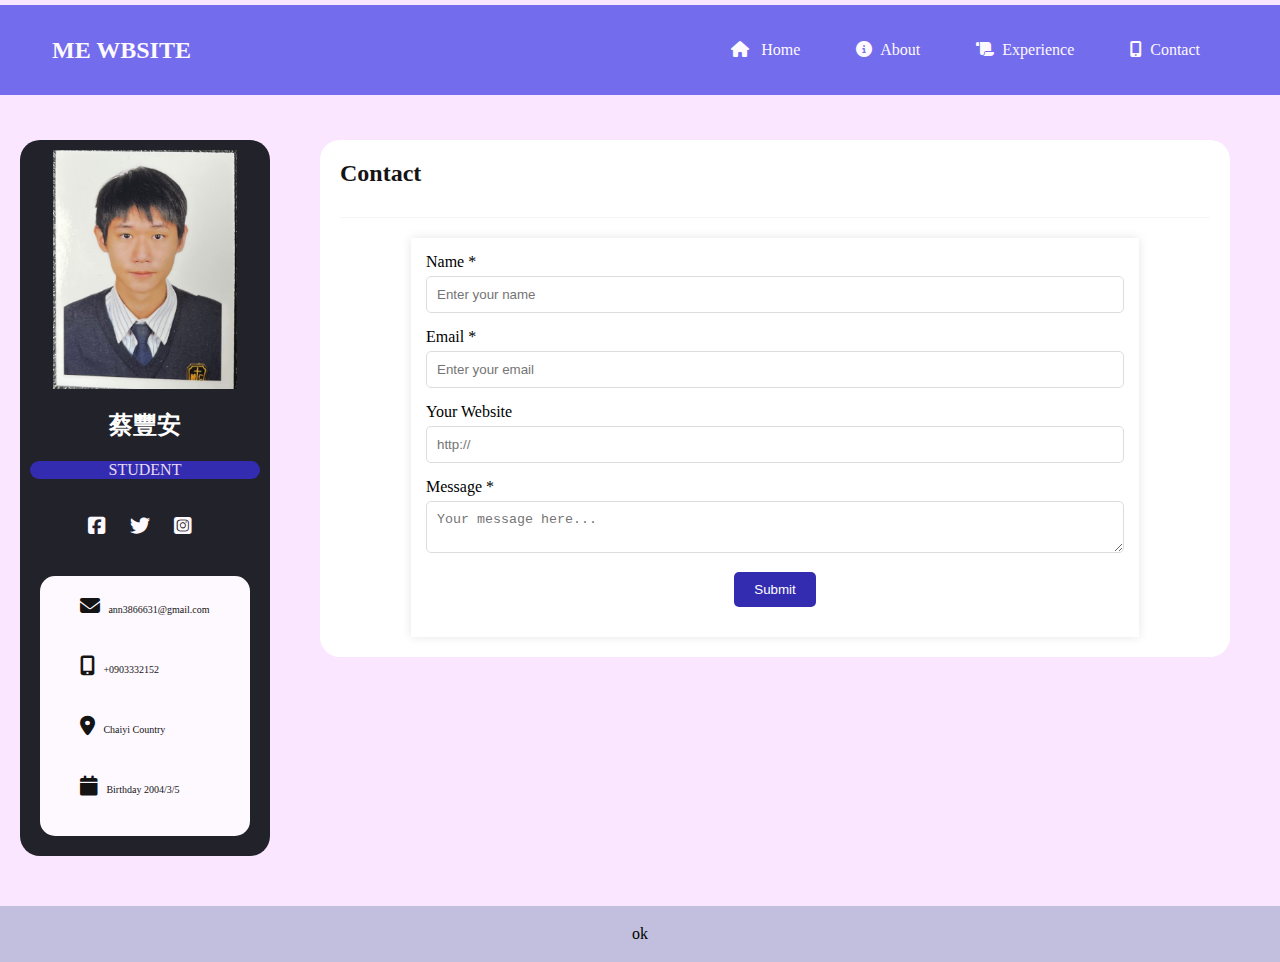
==== contact.html @ d70f0f29 "Initail commit" ====
<!DOCTYPE html>
<html lang="en">
  <head>
    <meta charset="UTF-8">
    <meta http-equiv="X-UA-Compatible" content="IE=edge">
    <meta name="viewport" content="width=device-width, initial-scale=1.0">
    <title>Navbars 01</title>
    <link rel="stylesheet" href="https://cdnjs.cloudflare.com/ajax/libs/font-awesome/6.4.0/css/all.min.css" />
    <link rel="stylesheet" href="style.css">
   
  </head>
  <body>
    <nav class="navbar">
      <div class="logo">
        <a href="#">ME WBSITE</a>
      </div>
      <div class="menu">
        <div class="menu-links">
          <a href="home.html"><i class="fas fa-home"></i> Home</a>
          <a href="skill.html"><i class="fas fa-info-circle"></i>About</a>
          <a href="experience.html"><i class="fas fa-scroll"></i>Experience</a>
          <a href="contact.html"><i class="fas fa-mobile-alt"></i>Contact</a>
          
        </div>
        
      </div>
      <div class="dropdown">
        <button class="dropbtn"><i class="fa-solid fa-bars"></i></button>
        <div class="dropdown-content" id="dropdownContent">
          <ul style="list-style-type: none">
            <li><a href="home.html">Home</a></li>
            <li><a href="skill.html">About</a></li>
            <li><a href="experience.html">Experience</a></li>
            <li><a href="contact.html">Contact</a></li>
            
          </ul>
        </div>
      </div>
    </nav>
    <article class="container">
      <section class="s1">
        <img src="image/大頭照.jpg" alt="0">
        <div class="title">
          <h2>蔡豐安</h2>
          <p>STUDENT</p>
        </div>
        <ul class="list"> 
            <li><a href="#" class=""><i class="fab fa-facebook-square"></i> </a></li>
            <li><a href="#" class=""><i class="fab fa-twitter"></i> </a></li>
            <li><a href="#" class=""><i class="fab fa-instagram-square"></i> </a></li>
        </ul>
        
        <ul class="list2">
            <li><i class="fas fa-envelope"></i>ann3866631@gmail.com</li>
            <li><i class="fas fa-mobile-alt"></i>+0903332152</li>
            <li><i class="fas fa-map-marker-alt"></i>Chaiyi Country</li>
            <li><i class="fas fa-calendar"></i>Birthday 2004/3/5</li>
        </ul>
          
      </section>
     
      <section class="s2-contact">
        <h2>Contact<hr></h2>
        <div class="contact-form-container">
            <form id="contact-form">
                <div class="form-field">
                    <label for="name">Name *</label>
                    <input type="text" id="name" name="name" placeholder="Enter your name" required>
                </div>
    
                <div class="form-field">
                    <label for="email">Email *</label>
                    <input type="email" id="email" name="email" placeholder="Enter your email" required>
                </div>
    
                <div class="form-field">
                    <label for="website">Your Website</label>
                    <input type="url" id="website" name="website" placeholder="http://">
                </div>
    
                <div class="form-field">
                    <label for="message">Message *</label>
                    <textarea id="message" name="message" placeholder="Your message here..." required></textarea>
                </div>
    
                <div class="form-field">
                    <input type="submit" value="Submit">
                </div>
            </form>
        </div>
       
       
      </section>
 
    </article>
    <footer>
        <p>ok</p>
    </footer>
   
    <script src="script.js"></script>
  </body>
</html>
---- style.css ----
@import url("https://fonts.googleapis.com/css2?family=Ubuntu:wght@400;500;700&display=swap");
*{
  box-sizing: border-box;
}


body {
  margin: 0;
  padding: 0;
  background-color: #fbe6ff;
}

a {
  text-decoration: none;
}



.navbar {
    width: 100%;
    position: sticky;
    top: 5px;
    height: 90px; 
    background-color: #736CED;
    padding: 20px 40px;
    display: flex;
    justify-content: space-between;
    align-items: center;
}   


.navbar .logo a {
  font-size: 24px;
  font-weight: 700;
  color: #FEF9FF;
  margin-left: 12px;
}

.menu {
  display: flex;
  align-items: center;
  gap: 32px;
}

.menu-links {
  display: flex;
  gap: 24px;
  padding-inline: 24px;
}
.menu-links i{
    padding-right: 8px;
}

.menu-links a {
  font-weight: 500;
  color: #FEF9FF;
  padding: 8px 16px;
}
.menu-links a:hover {
  color: #D4C1EC;
}

button{
    background-color: transparent;
}
.menu-btn {
  font-size: 32px;
  color: white;
  display: none;
  cursor: pointer;
}
.menu-btn li{
    display: none;

}
.dropbtn {
    color: white;
    padding: 25px;
    font-size: 32px;
    border: none;
    cursor: pointer;
    display: none;
}
.dropdown {
    position: relative;
    display: none;
}


@media (max-width: 53rem) {
  .menu {
    display: none;
  }

  /* 下拉選單樣式 */
.dropdown {
    position: relative;
    display: inline-block;
}

.dropbtn {
    color: white;
    padding: 32px;
    font-size: 32px;
    border: none;
    cursor: pointer;
    display: block;
    
}

.dropdown-content {
    display: none;
    position: absolute;
    background-color: transparent;
    color: rgb(1, 13, 23);
    min-width: 160px;
    box-shadow: 0px 8px 16px 0px rgba(0,0,0,0.2);
    z-index: 1;

}

.dropdown-content ul li{
   background-color: transparent;
    width: 100%;
    height: 100px;
    text-decoration: none;
    display: block;
}
.dropdown-content ul li a{
   
   color:rgb(9, 2, 28);
   font-size: 18px;
}
.dropdown-content a:hover {
    color: #0aa5ff;
    
    }
.s2-2{
    justify-content: center;
}
.s2-2-item img{
    flex-basis: 40%;
    
}

}
.container-s1{
    height: 700x;

}
.s1{
    position:static;
    margin-top: 50px;
    margin-left: 20px;
    padding: 10px;
    background-color: #22222a;
    width: 250px;
    display: grid;
    border-radius: 20px;
    flex-grow: 0;
    flex-shrink: 0;
    flex-basis: auto;
}
.s1 h2{
    color: #ffffff;
    text-align: center;
    border-radius: 5px;
}
.title p{
    display: flex;
    justify-content: center;
    color: #e6daf4;
    background-color: #332cb0;
    border-radius: 100px;
}
.s1 img{
    width: 80%;
    margin-left: 10%;
    margin-right: 10%;
    text-align: center;
    position: static;
    
    
}
.list {
    margin-left: 10px;
    list-style-type: none;
    display: flex;
    font-size: 20px;

}
.list li a{
    color: #FEF9FF;
    margin: 8px;
 
}
.list li a:hover{
    color: #0aa5ff;
}
.list2 {
    display: grid;
    font-size: 10px;
    justify-content: center;
    list-style-type: none;
    padding: 10px;
    border-radius: 15px;
    background-color: #FEF9FF;
    margin: 0 10px 10px 10px;

}
.list2 li{
    color: #151415;
    padding: 10px;
    
}
.list2 li:hover{
    padding: 20px;
    transition: 0.3s;
    background-color: #a3a3a3;
}
.s1 h3{
    color: #151415;
    margin-left: 50px;
}
.s1 i{
    margin-right: 8px;
    margin-bottom: 20px;
    font-size: 20px;
}
.container{
    display: flex;
    align-items: flex-start;
}
.s2{
    flex: 1 1 200px;
    min-width: 300px;
    position:static;
    float: right;
    margin: 50px;
    background-color: #aaa6ed;
    border-radius: 20px;
    width: 400px;
    
}
.s2 h1{
    text-align: left;
    font-size: 30px;
    text-indent: 20px;
}
.s2 h2{
    text-indent: 20px;
    margin-top: 30px;
}
.s2 h3{
    text-indent: 20px;

}
hr{
    border: none;
    height: 1px;
    background-color: #f6f6f6;
    margin-top: 30px;
    margin-left: 20px;
    margin-right: 20px;
}
.skill{
    text-decoration: underline;
    font-size: 25px;
}
.self{
    background-color: #f9f4fb;
    margin:20px;
    padding: 10px;
    border-radius: 20px;
  
}
.s2-2{
    display: flex;
    flex-wrap: wrap;
    justify-content: space-around;
}

.s2-2-item img{
    flex: 1 1 20%;
    width: 130px;
    padding: 0 20px 0 20px;
    margin-bottom: 50px;
}
.s2-3{
    display: flex;
    justify-content: space-around;
    flex-wrap: wrap;
    border-radius: 10%;
    position: relative;
}
.s2-3 img{
    width: 150px;
    padding: 10px;
    margin: 0 10px ;
    margin-bottom: 50px;
}
.s2 .Experience{
    background-color: #dddcf1;
    padding: 10px;
    margin: 0 20px ;
    text-indent: 20px;
}
.s2 p{
    margin: 20px;

}

footer{
    text-align: center;
    background-color: #c1bfdd;
    margin-top: 50px;
    margin-bottom: 0px;
    padding: 3px;
}
.container-2{
    display: flex;
    justify-content: left;
    align-items: center;
    flex-wrap: wrap;

}
.container-2 img{
    height: 200px;
    width: 200px;
    padding: 10px;
    margin: 0 10px ;
    margin-bottom: 50px;
}
.container-2 li{
    list-style-type:circle;
    padding: 10px;
    margin-right: 20px;
}
.Experience h3{
    text-decoration: underline;
}
.pic-1{
    display: flex;
    justify-content: space-around;
}
.pic{
    display: grid;
    align-items: center;
    margin-left: 20px;
}
.pic-1 img{
    width: 40%;
}
.pic-1 p{
    font-size: 20px;
    margin-top: 8px;
}
.pic-1 img:hover{
    transition: 0.5s ease;
    width: 100%;
}
.pic-2{
    display: inline-flex;
    align-items: center;
    justify-content: center;
}
.pic-2 img{
    width: 40%;
    height: 20%;
    position: relative;
}
.pic-2 p{
    margin-left: 20px;
}
.description-1{
    position:absolute;

}

.s2-contact{
    flex: 1 1 200px;
    min-width: 300px;
    position:static;
    float: right;
    margin: 50px;
    border-radius: 20px;
    width: 400px;
    background-color: white;
}
.s2-contact h2{
    text-indent: 20px;
    color: #151415;
}
.contact-form-container {
    width: 100%;
    max-width: 80%; 
    margin: 0 auto; 
    margin-top: 20px;
    margin-bottom: 20px;
    padding: 15px;
    box-shadow: 0 0 10px rgba(0, 0, 0, 0.1); 
    background: #ffffff;
}

.form-field {
    margin-bottom: 15px; 
}

.form-field label {
    display: block;
    margin-bottom: 5px; 
}

.form-field input[type="text"],
.form-field input[type="email"],
.form-field input[type="url"],
.form-field textarea {
    width: 100%; /* 输入字段宽度填满容器 */
    padding: 10px;
    border: 1px solid #dddddd; /* 边框颜色 */
    border-radius: 5px; /* 边框圆角效果 */
}

.form-field input[type="submit"] {
    width: auto;
    padding: 10px 20px;
    background: #332cb0; /* 按钮背景颜色 */
    color: #ffffff;
    border: none;
    border-radius: 5px;
    cursor: pointer;
    display: block;
    margin: 0 auto; /* 提交按钮居中 */
}

.form-field input[type="submit"]:hover {
    background: #0056b3; /* 按钮悬停效果颜色变深 */
}

/* 响应式布局的一些小调整可能需要，以下是一个例子 */
@media (max-width: 768px) {
    .contact-form-container {
        margin: 0 15px; /* 在小屏幕上留出一些边距 */
    }
}
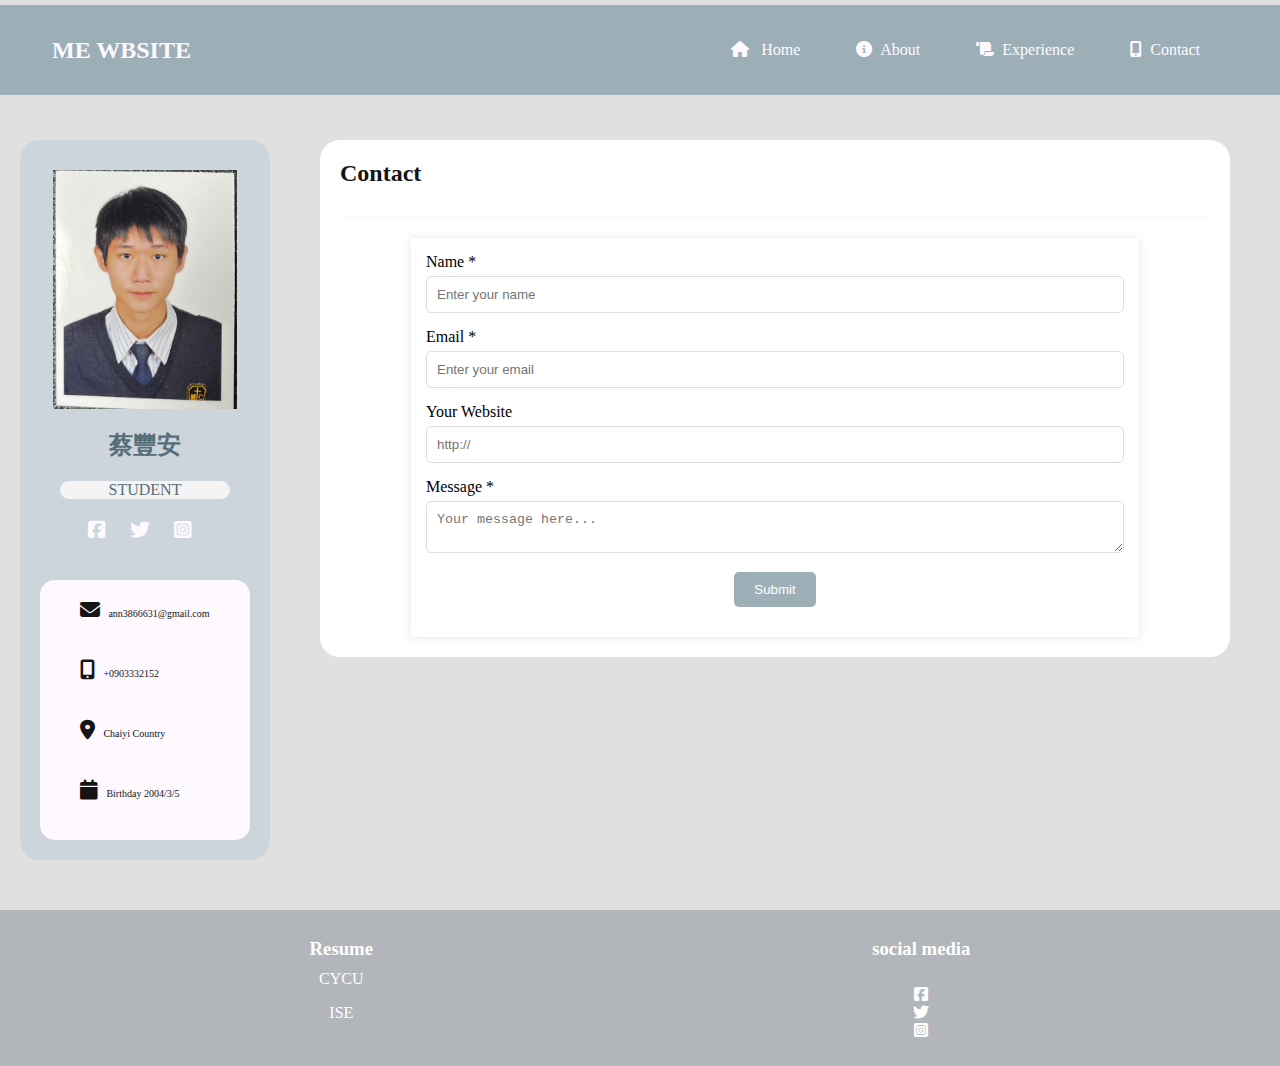
==== commit fef0b955: "Initial commit" ====
--- a/contact.html
+++ b/contact.html
@@ -93,9 +93,25 @@
       </section>
  
     </article>
-    <footer>
-        <p>ok</p>
+    <footer class="footer">
+        <div class="footer-content">
+            <section class="about">
+                <h3>Resume</h3>
+                <p>CYCU</p>
+                <p>ISE</p>
+
+            </section>
+            <section class="resume">
+                <h3>social media</h3>
+                <ul>
+                  <li><a href="#" class=""><i class="fab fa-facebook-square"></i> </a></li>
+                  <li><a href="#" class=""><i class="fab fa-twitter"></i> </a></li>
+                  <li><a href="#" class=""><i class="fab fa-instagram-square"></i> </a></li>
+                </ul>
+            </section>
+        </div>
     </footer>
+     
    
     <script src="script.js"></script>
   </body>
--- a/style.css
+++ b/style.css
@@ -7,7 +7,7 @@
 body {
   margin: 0;
   padding: 0;
-  background-color: #fbe6ff;
+  background-color: #e0e0e0;
 }
 
 a {
@@ -21,11 +21,12 @@
     position: sticky;
     top: 5px;
     height: 90px; 
-    background-color: #736CED;
+    background-color: #9cafb7;
     padding: 20px 40px;
     display: flex;
     justify-content: space-between;
     align-items: center;
+    z-index: 1000;
 }   
 
 
@@ -57,7 +58,7 @@
   padding: 8px 16px;
 }
 .menu-links a:hover {
-  color: #D4C1EC;
+  color: #ead2ac;
 }
 
 button{
@@ -87,7 +88,7 @@
 }
 
 
-@media (max-width: 53rem) {
+@media (max-width: 800px) {
   .menu {
     display: none;
   }
@@ -132,7 +133,7 @@
    font-size: 18px;
 }
 .dropdown-content a:hover {
-    color: #0aa5ff;
+    color: #0056b3;
     
     }
 .s2-2{
@@ -142,6 +143,10 @@
     flex-basis: 40%;
     
 }
+.container-2{
+    justify-content: center;
+}
+
 
 }
 .container-s1{
@@ -153,7 +158,7 @@
     margin-top: 50px;
     margin-left: 20px;
     padding: 10px;
-    background-color: #22222a;
+    background-color: #cdd5dc;
     width: 250px;
     display: grid;
     border-radius: 20px;
@@ -162,21 +167,23 @@
     flex-basis: auto;
 }
 .s1 h2{
-    color: #ffffff;
+    color: #566e78;
     text-align: center;
     border-radius: 5px;
 }
 .title p{
     display: flex;
     justify-content: center;
-    color: #e6daf4;
-    background-color: #332cb0;
+    color: #566e78;
+    background-color: #f4f4f4;
     border-radius: 100px;
+    margin: 0 30px;
 }
 .s1 img{
     width: 80%;
     margin-left: 10%;
     margin-right: 10%;
+    margin-top: 20px;
     text-align: center;
     position: static;
     
@@ -237,15 +244,17 @@
     position:static;
     float: right;
     margin: 50px;
-    background-color: #aaa6ed;
+    background-color: #cdd5dc;
     border-radius: 20px;
     width: 400px;
+    color: #566e78;
     
 }
 .s2 h1{
     text-align: left;
     font-size: 30px;
     text-indent: 20px;
+    color: #020122;
 }
 .s2 h2{
     text-indent: 20px;
@@ -267,6 +276,12 @@
     text-decoration: underline;
     font-size: 25px;
 }
+.skill hr{
+    border: none;
+    height: 1px;
+    background-color: #f6f6f6;
+    margin-left: 20px;
+}
 .self{
     background-color: #f9f4fb;
     margin:20px;
@@ -274,33 +289,21 @@
     border-radius: 20px;
   
 }
-.s2-2{
-    display: flex;
-    flex-wrap: wrap;
-    justify-content: space-around;
-}
-
-.s2-2-item img{
-    flex: 1 1 20%;
-    width: 130px;
-    padding: 0 20px 0 20px;
-    margin-bottom: 50px;
-}
 .s2-3{
     display: flex;
     justify-content: space-around;
     flex-wrap: wrap;
     border-radius: 10%;
-    position: relative;
 }
 .s2-3 img{
     width: 150px;
+    height: 100px;
     padding: 10px;
     margin: 0 10px ;
     margin-bottom: 50px;
 }
 .s2 .Experience{
-    background-color: #dddcf1;
+    background-color: #f4f4f4;
     padding: 10px;
     margin: 0 20px ;
     text-indent: 20px;
@@ -319,22 +322,59 @@
 }
 .container-2{
     display: flex;
-    justify-content: left;
-    align-items: center;
+    justify-content: center;
     flex-wrap: wrap;
 
 }
+.image-item{
+    position: relative;
+   
+}
+
 .container-2 img{
+    width: 200px;
     height: 200px;
-    width: 200px;
     padding: 10px;
     margin: 0 10px ;
     margin-bottom: 50px;
-}
-.container-2 li{
-    list-style-type:circle;
-    padding: 10px;
-    margin-right: 20px;
+    display: block;
+}
+.overlay{
+    position: absolute;
+    width: 100%;
+    height: 100%;
+    top: 0;
+    left: 0;
+    background: rgba(0, 0, 0, 0.3);
+    color: #ffffff;
+    display: flex;
+    justify-content: center;
+    opacity: 0;
+    transition: opacity 0.3s ease;
+}
+.overlay-1{
+    position: absolute;
+    width: 100%;
+    padding: 20px;
+    top: 0;
+    left: 0;
+    background: rgba(0, 0, 0, 0.3);
+    color: #fff9f9;
+    display: flex;
+    justify-content: center;
+    opacity: 0;
+    transition: opacity 0.3s ease;
+}
+.overlay p{
+    margin-right: 40px;
+    padding: 5px;
+    margin-top: 200px;
+}
+.image-item:hover .overlay{
+    opacity: 1;
+}
+.image-item:hover .overlay-1{
+    opacity: 1;
 }
 .Experience h3{
     text-decoration: underline;
@@ -344,16 +384,15 @@
     justify-content: space-around;
 }
 .pic{
-    display: grid;
+    display:grid;
     align-items: center;
     margin-left: 20px;
 }
+.pic p{
+    font-size: 12px;
+}
 .pic-1 img{
-    width: 40%;
-}
-.pic-1 p{
-    font-size: 20px;
-    margin-top: 8px;
+    width: 100%;
 }
 .pic-1 img:hover{
     transition: 0.5s ease;
@@ -366,11 +405,12 @@
 }
 .pic-2 img{
     width: 40%;
-    height: 20%;
     position: relative;
 }
 .pic-2 p{
     margin-left: 20px;
+    margin-top: 20px;
+    font-size: 100%;
 }
 .description-1{
     position:absolute;
@@ -415,31 +455,107 @@
 .form-field input[type="email"],
 .form-field input[type="url"],
 .form-field textarea {
-    width: 100%; /* 输入字段宽度填满容器 */
-    padding: 10px;
-    border: 1px solid #dddddd; /* 边框颜色 */
-    border-radius: 5px; /* 边框圆角效果 */
+    width: 100%; 
+    padding: 10px;
+    border: 1px solid #dddddd; 
+    border-radius: 5px; 
 }
 
 .form-field input[type="submit"] {
     width: auto;
     padding: 10px 20px;
-    background: #332cb0; /* 按钮背景颜色 */
+    background: #9cafb7; 
     color: #ffffff;
     border: none;
     border-radius: 5px;
     cursor: pointer;
     display: block;
-    margin: 0 auto; /* 提交按钮居中 */
+    margin: 0 auto; 
 }
 
 .form-field input[type="submit"]:hover {
-    background: #0056b3; /* 按钮悬停效果颜色变深 */
-}
-
-/* 响应式布局的一些小调整可能需要，以下是一个例子 */
+    background: #ead2ac; 
+}
 @media (max-width: 768px) {
     .contact-form-container {
-        margin: 0 15px; /* 在小屏幕上留出一些边距 */
+        margin: 0 15px; 
     }
-}+    .footer-content {
+        flex-direction: column;
+        align-items: center;
+        text-align: center;
+        }
+    
+        .about,
+        .resume {
+            margin-bottom: 20px;
+    }
+}
+.footer {
+    margin-top: auto; 
+    background: #b2b6bb;
+    color: white;
+    padding: 10px 0;
+    margin-top: 50px;
+}
+
+.footer-content {
+    display: flex;
+    justify-content: space-around;
+    align-items: flex-start;
+    max-width: 1200px;
+    margin: 0 auto;
+    padding: 0 20px;
+}
+
+.about,
+.resume {
+    display: flex;
+    flex-direction: column;
+    
+}
+.about p{
+    margin-top: 0px;
+}
+.about h3,
+.resume h3 {
+    margin-bottom: 10px;
+}
+
+.footer ul {
+    list-style-type: none;
+    padding: 0;
+}
+
+.footer ul li a {
+    color: white;
+    text-decoration: none;
+    transition: color 0.3s;
+}
+
+.footer ul li a:hover {
+    color: #aaa;
+}
+@keyframes rotate-border {
+    from {
+        transform: rotate(0deg);
+    }
+    to {
+        transform: rotate(360deg);
+    }  
+}   
+.s2-2{
+    display: flex;
+    flex-wrap: wrap;
+    justify-content: space-around;
+} 
+.circle{
+    width: 100px;
+    height: auto;
+    padding: 0 20px 0 20px;
+    margin-bottom: 50px; 
+    margin-top: 20px;
+    transition: transform 2s linear; 
+    border: #020122;
+}
+
